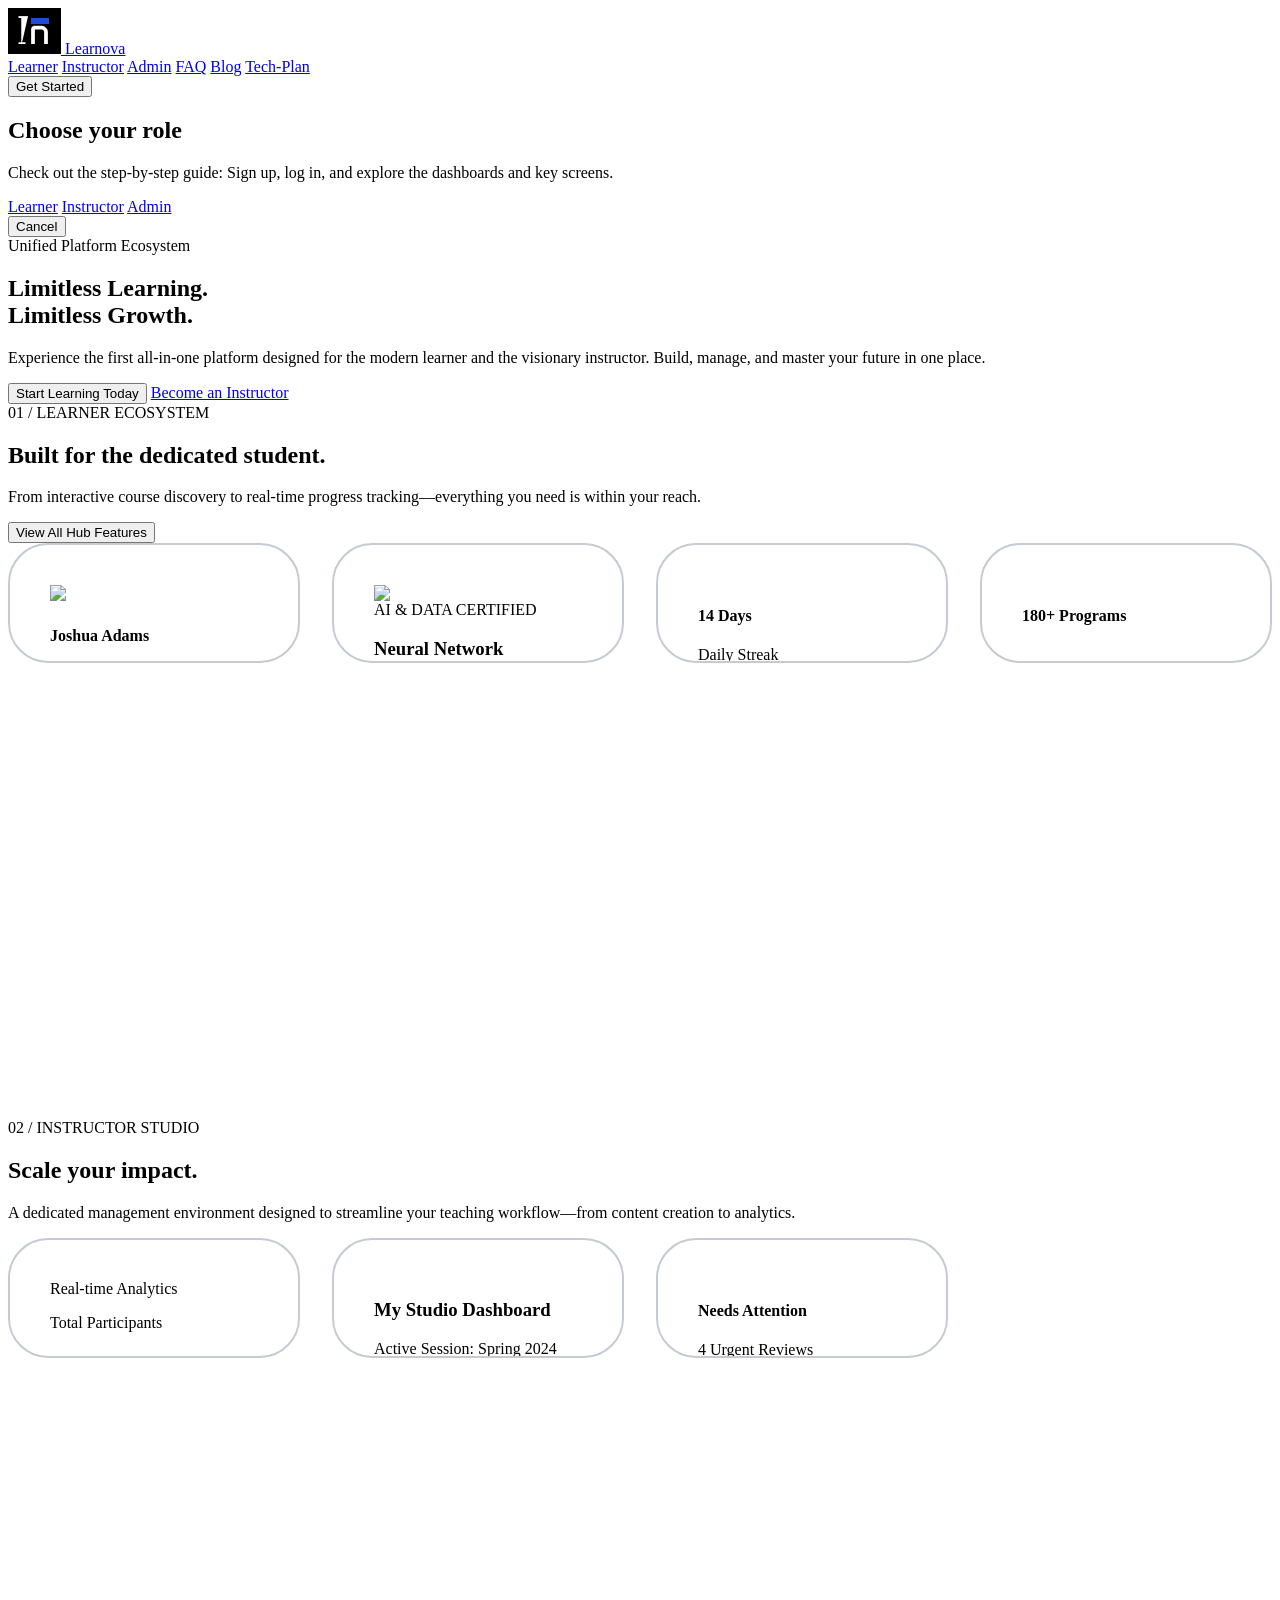
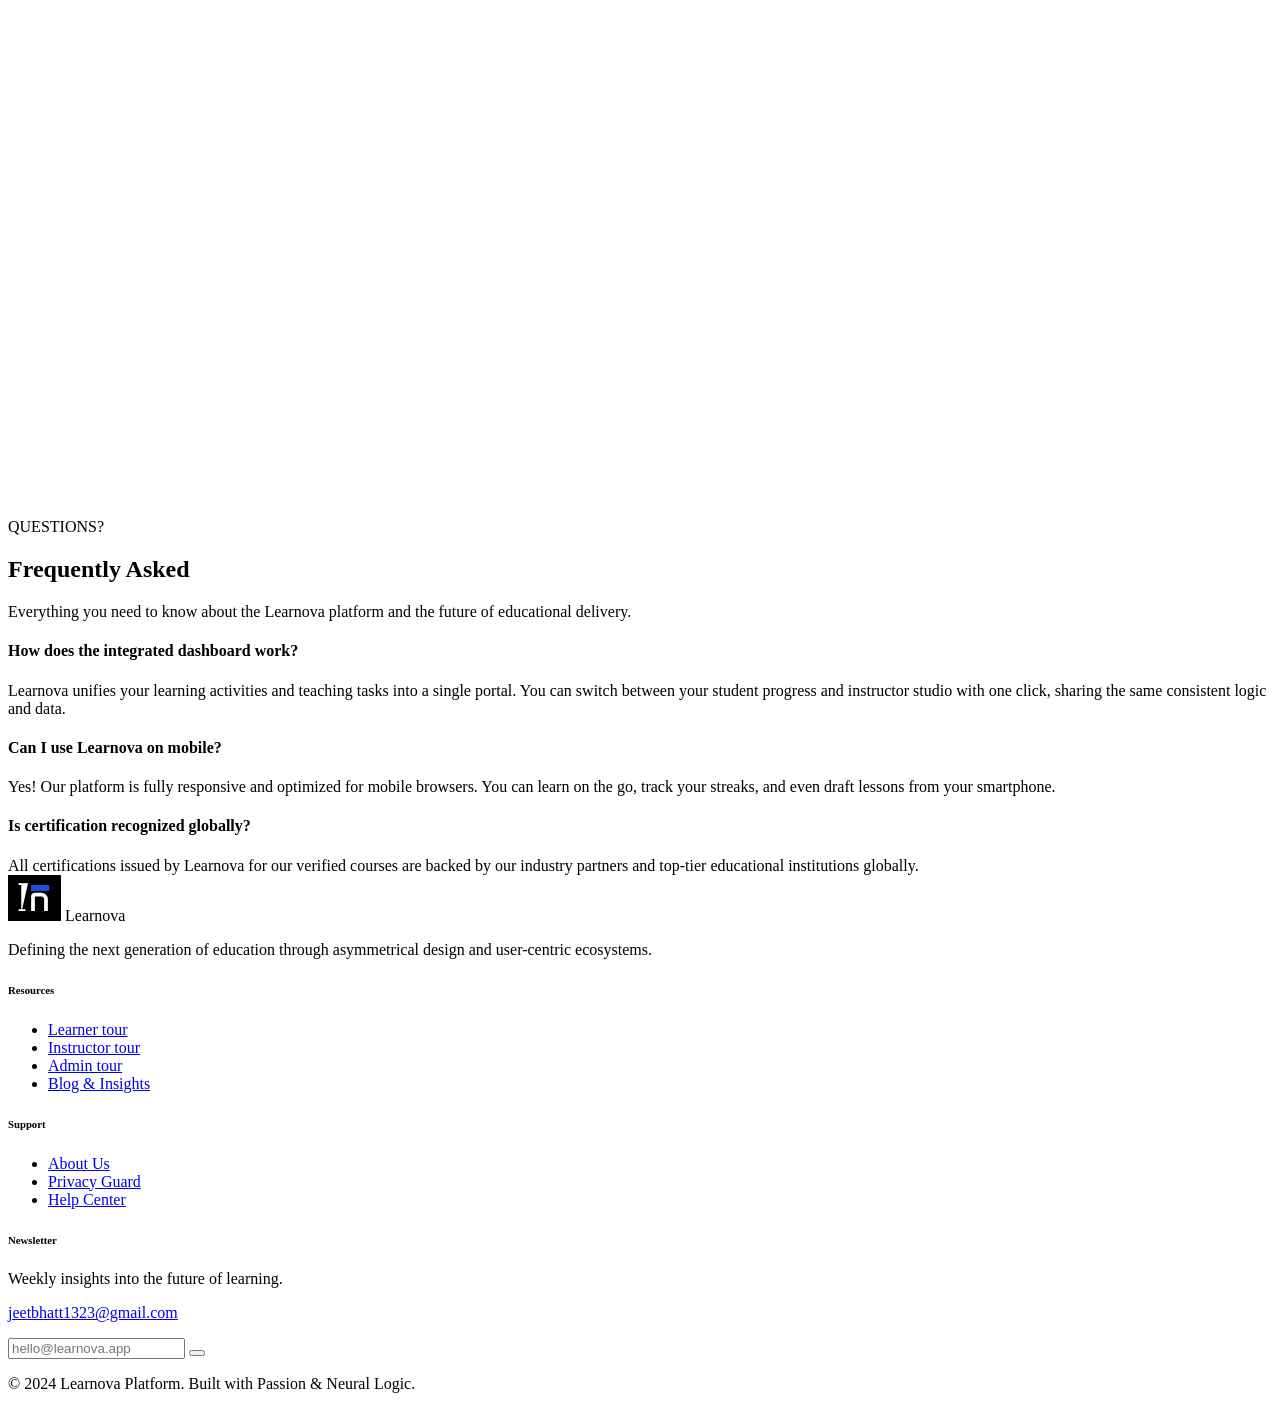
==== index.html @ db0cdd87 "first commit" ====
<!DOCTYPE html>
<html lang="en">

<head>
    <meta charset="UTF-8">
    <meta name="viewport" content="width=device-width, initial-scale=1.0">
    <link rel="icon" type="image/png" href="images/logo.png" />
    <link rel="icon" type="image/svg+xml" href="images/logo.svg" />
    <link rel="apple-touch-icon" href="images/logo.png" />
    <title>Learnova - Premium All-in-One Learning Platform</title>
    <!-- Tailwind CSS CDN -->
    <script src="https://cdn.tailwindcss.com"></script>
    <!-- Google Fonts: Source Sans Pro -->
    <link href="https://fonts.googleapis.com/css2?family=Source+Sans+Pro:wght@300;400;600;700&display=swap"
        rel="stylesheet">
    <!-- Lucide Icons CDN -->
    <script src="https://unpkg.com/lucide@latest"></script>
    <script>
        tailwind.config = {
            theme: {
                extend: {
                    colors: {
                        primary: '#1D4ED8',
                        'dark-gray': '#464749',
                        'light-gray': '#C5CAD3',
                        'secondary-red': '#EF4444',
                        'accent-orange': '#F5AA29',
                        'accent-purple': '#7632EC',
                        'accent-green': '#058E61',
                    },
                    fontFamily: {
                        sans: ['Source Sans Pro', 'sans-serif'],
                    },
                }
            }
        }
    </script>
    <style>
        @layer utilities {
            .text-balance {
                text-wrap: balance;
            }
        }

        .bento-card {
            background: #FFFFFF;
            border: 2px solid #C5CAD3;
            border-radius: 2.5rem;
            padding: 2.5rem;
            transition: all 0.5s cubic-bezier(0.4, 0, 0.2, 1);
            overflow: hidden;
            position: relative;
            display: flex;
            flex-direction: column;
        }

        .bento-card:hover {
            transform: translateY(-8px);
            box-shadow: 0 30px 60px -12px rgba(0, 0, 0, 0.1), 0 18px 36px -18px rgba(0, 0, 0, 0.1);
            border-color: #1D4ED8;
        }

        .bento-grid {
            display: grid;
            grid-template-columns: repeat(4, 1fr);
            grid-template-rows: repeat(6, 120px);
            gap: 2rem;
            align-content: start;
        }

        /* Learner hub only needs 4 row tracks; 6 rows left two empty bands below the cards */
        .bento-grid--learner {
            grid-template-rows: repeat(4, 120px);
        }

        @media (max-width: 1024px) {
            .bento-grid {
                grid-template-columns: repeat(2, 1fr);
                grid-template-rows: auto;
                height: auto !important;
            }

            .bento-grid--learner {
                grid-template-rows: auto;
            }
        }

        @media (max-width: 640px) {
            .bento-grid {
                grid-template-columns: 1fr;
            }
        }

        /* Global Hover-Only Scrollbar */
        * {
            scrollbar-width: thin;
            scrollbar-color: transparent transparent;
            transition: scrollbar-color 0.3s ease;
        }

        *:hover {
            scrollbar-color: #464749 transparent;
        }

        /* Webkit Browsers */
        ::-webkit-scrollbar {
            width: 8px;
        }

        ::-webkit-scrollbar-track {
            background: transparent;
        }

        ::-webkit-scrollbar-thumb {
            background: transparent;
            border-radius: 20px;
            transition: background 0.3s ease;
        }

        *:hover::-webkit-scrollbar-thumb {
            background: #464749;
        }

        .hero-gradient {
            background: radial-gradient(circle at 0% 0%, #1D4ED8 0%, #FFFFFF 100%);
            opacity: 0.05;
        }

        /* Custom Lesson Type Card Styling */
        .lesson-type-card {
            background: #F8FAFC;
            border: 2px solid #E2E8F0;
            border-radius: 1.25rem;
            padding: 1.5rem;
            text-align: center;
            transition: all 0.3s ease;
            cursor: pointer;
            position: relative;
        }

        .lesson-type-card.active {
            background: #EFF6FF;
            border-color: #1D4ED8;
        }

        .lesson-type-card .check-icon {
            position: absolute;
            top: 0.75rem;
            right: 0.75rem;
            background: #1D4ED8;
            color: white;
            border-radius: 9999px;
            padding: 0.2rem;
            display: none;
        }

        .lesson-type-card.active .check-icon {
            display: block;
        }
    </style>
</head>

<body class="bg-white text-dark-gray font-sans selection:bg-primary/10 overflow-x-hidden">

    <!-- Navbar -->
    <nav
        class="sticky top-0 z-50 bg-white/90 backdrop-blur-xl border-b border-light-gray min-h-20 flex items-center px-4 sm:px-8 lg:px-12 py-2">
        <div class="max-w-7xl mx-auto w-full flex flex-wrap items-center justify-between gap-3">
            <a href="index.html" class="flex items-center gap-3 shrink-0">
                <img src="images/logo.png" alt="" class="h-10 w-auto rounded-xl shadow-lg shadow-primary/30" />
                <span class="text-2xl sm:text-3xl font-bold text-primary tracking-tighter">Learnova</span>
            </a>
            <div
                class="order-3 lg:order-none w-full lg:w-auto flex flex-wrap items-center justify-center gap-4 sm:gap-8 lg:gap-10 text-[10px] sm:text-xs font-bold uppercase tracking-widest lg:text-sm">
                <a href="tour.html?role=learner" class="text-primary hover:opacity-70 transition-all">Learner</a>
                <a href="tour.html?role=instructor" class="hover:text-primary transition-all">Instructor</a>
                <a href="tour.html?role=admin" class="hover:text-primary transition-all">Admin</a>
                <a href="#faq" class="hover:text-primary transition-all">FAQ</a>
                <a href="blog.html" class="hover:text-primary transition-all">Blog</a>
                <a href="Techplan/learnova_full_tech_plan.html" class="hover:text-primary transition-all">Tech-Plan</a>
            </div>
            <button type="button" id="btn-open-role-modal"
                class="ml-auto lg:ml-0 bg-primary text-white px-5 sm:px-8 py-2.5 sm:py-3 rounded-2xl text-sm sm:text-base font-bold shadow-2xl shadow-primary/30 hover:bg-blue-800 hover:scale-105 transition-all shrink-0">Get
                Started</button>
        </div>
    </nav>

    <!-- Role picker (opens from Get Started) -->
    <div id="role-modal" class="fixed inset-0 z-[200] hidden items-center justify-center p-4" aria-hidden="true"
        role="dialog" aria-modal="true" aria-labelledby="role-modal-title">
        <div class="absolute inset-0 bg-black/50 backdrop-blur-sm" data-close-role-modal tabindex="-1"></div>
        <div
            class="relative z-10 w-full max-w-lg rounded-3xl border-2 border-light-gray bg-white p-6 sm:p-8 shadow-2xl">
            <h2 id="role-modal-title" class="text-2xl font-bold text-dark-gray">Choose your role</h2>
            <p class="mt-2 text-sm text-gray-500">Check out the step-by-step guide: Sign up, log in, and explore the dashboards and key screens.</p>
            <div class="mt-6 grid grid-cols-1 gap-3 sm:grid-cols-3 sm:gap-4">
                <a href="tour.html?role=learner"
                    class="flex flex-col items-center justify-center rounded-2xl border-2 border-light-gray bg-gray-50/80 px-4 py-6 text-center font-bold uppercase tracking-wide text-dark-gray transition hover:border-primary hover:bg-blue-50 hover:text-primary">
                    Learner</a>
                <a href="tour.html?role=instructor"
                    class="flex flex-col items-center justify-center rounded-2xl border-2 border-light-gray bg-gray-50/80 px-4 py-6 text-center font-bold uppercase tracking-wide text-dark-gray transition hover:border-primary hover:bg-blue-50 hover:text-primary">
                    Instructor</a>
                <a href="tour.html?role=admin"
                    class="flex flex-col items-center justify-center rounded-2xl border-2 border-light-gray bg-gray-50/80 px-4 py-6 text-center font-bold uppercase tracking-wide text-dark-gray transition hover:border-primary hover:bg-blue-50 hover:text-primary">
                    Admin</a>
            </div>
            <button type="button" data-close-role-modal
                class="mt-6 w-full rounded-xl border-2 border-light-gray py-3 text-sm font-bold text-dark-gray hover:bg-gray-50 transition-colors">
                Cancel
            </button>
        </div>
    </div>

    <!-- Hero Section -->
    <section class="relative pt-24 pb-32 px-6 sm:px-12 overflow-hidden bg-white">
        <div class="absolute inset-0 hero-gradient"></div>
        <div class="max-w-7xl mx-auto relative z-10 text-center">
            <div
                class="inline-flex items-center gap-2 bg-blue-50 border border-blue-100 px-4 py-2 rounded-full mb-8 animate-bounce">
                <span class="w-2 h-2 bg-primary rounded-full"></span>
                <span class="text-xs font-bold text-primary uppercase tracking-widest">Unified Platform Ecosystem</span>
            </div>
            <h1 class="text-7xl lg:text-9xl font-bold tracking-tighter mb-10 leading-[0.9] text-dark-gray">
                Limitless <span class="text-primary">Learning.</span> <br>
                Limitless <span class="text-accent-orange">Growth.</span>
            </h1>
            <p class="text-2xl text-gray-400 max-w-3xl mx-auto mb-16 font-medium leading-relaxed">
                Experience the first all-in-one platform designed for the modern learner and the visionary instructor.
                Build, manage, and master your future in one place.
            </p>
            <div class="flex flex-col sm:flex-row justify-center gap-6">
                <button type="button" id="hero-open-role-modal"
                    class="bg-primary text-white px-12 py-5 rounded-3xl text-xl font-bold shadow-2xl shadow-primary/20 hover:bg-blue-800 hover:-translate-y-1 transition-all flex items-center justify-center gap-3">
                    Start Learning Today <i data-lucide="arrow-right" class="w-6 h-6"></i>
                </button>
                <a href="tour.html?role=instructor"
                    class="bg-white border-2 border-light-gray text-dark-gray px-12 py-5 rounded-3xl text-xl font-bold hover:border-primary hover:text-primary transition-all text-center">
                    Become an Instructor
                </a>
            </div>
        </div>
    </section>

    <!-- Section 1: Learner Hub -->
    <section id="learner" class="pt-24 pb-[74px] sm:pb-[42px] bg-gray-50/50 px-6 sm:px-12 border-t border-light-gray">
        <div class="max-w-7xl mx-auto">
            <div class="flex flex-col md:flex-row justify-between items-end mb-12 gap-8">
                <div class="max-w-2xl">
                    <span class="text-xs font-bold text-accent-purple uppercase tracking-[0.3em] mb-4 block">01 /
                        LEARNER ECOSYSTEM</span>
                    <h2 class="text-6xl font-bold tracking-tight mb-6">Built for the dedicated student.</h2>
                    <p class="text-xl text-gray-400 font-medium">From interactive course discovery to real-time progress
                        tracking—everything you need is within your reach.</p>
                </div>
                <button
                    class="text-primary font-bold flex items-center gap-2 text-lg hover:underline transition-all">View
                    All Hub Features <i data-lucide="chevron-right" class="w-5 h-5"></i></button>
            </div>

            <div class="bento-grid bento-grid--learner h-auto">
                <!-- Profile Card -->
                <div class="bento-card col-span-2 lg:col-span-1 lg:row-span-4 bg-white">
                    <div class="flex flex-col items-center text-center mb-10 pt-4">
                        <div class="w-24 h-24 rounded-3xl border-4 border-primary shadow-2xl overflow-hidden mb-6">
                            <img src="https://i.pravatar.cc/150?u=learnova_josh" class="w-full h-full object-cover">
                        </div>
                        <h4 class="text-2xl font-bold mb-1">Joshua Adams</h4>
                        <p class="text-xs font-bold text-gray-400 uppercase tracking-widest">Master of Python</p>
                    </div>
                    <div class="space-y-8 flex-1">
                        <div>
                            <div class="flex justify-between items-center mb-4">
                                <p class="text-xs font-bold text-gray-400 uppercase tracking-widest">Rank Progression
                                </p>
                                <span
                                    class="bg-accent-orange/10 text-accent-orange text-[10px] font-bold px-2 py-1 rounded-full border border-accent-orange/20 uppercase tracking-widest">LVL
                                    42</span>
                            </div>
                            <div
                                class="h-4 bg-gray-100 rounded-full overflow-hidden border border-gray-100 shadow-inner">
                                <div
                                    class="h-full bg-primary w-[72%] shadow-lg shadow-primary/50 relative overflow-hidden">
                                    <div
                                        class="absolute inset-0 bg-gradient-to-r from-transparent via-white/20 to-transparent animate-[shimmer_2s_infinite]">
                                    </div>
                                </div>
                            </div>
                        </div>
                        <div class="grid grid-cols-3 gap-4">
                            <div
                                class="aspect-square bg-gray-50 rounded-2xl flex items-center justify-center border border-gray-100 group hover:border-accent-purple transition-all">
                                <i data-lucide="zap" class="w-8 h-8 text-accent-purple"></i>
                            </div>
                            <div
                                class="aspect-square bg-gray-50 rounded-2xl flex items-center justify-center border border-gray-100 group hover:border-accent-orange transition-all">
                                <i data-lucide="medal" class="w-8 h-8 text-accent-orange"></i>
                            </div>
                            <div
                                class="aspect-square bg-gray-50 rounded-2xl flex items-center justify-center border border-gray-100 group hover:border-accent-green transition-all">
                                <i data-lucide="shield" class="w-8 h-8 text-accent-green"></i>
                            </div>
                        </div>
                    </div>
                </div>

                <!-- Featured Course Card -->
                <div
                    class="bento-card col-span-2 lg:col-span-2 lg:row-span-4 p-0 group overflow-hidden border-2 border-light-gray bg-white rounded-[2.5rem] shadow-xl">
                    <img src="https://images.unsplash.com/photo-1498050108023-c5249f4df085?w=1200"
                        class="w-full h-1/2 object-cover group-hover:scale-110 transition-all duration-1000">
                    <div class="p-10 pb-12 flex flex-col justify-between flex-1">
                        <div>
                            <div class="flex gap-2 mb-6">
                                <span
                                    class="bg-blue-50 text-primary text-[10px] font-bold px-4 py-2 rounded-full border border-blue-100 uppercase tracking-widest">AI
                                    & DATA</span>
                                <span
                                    class="bg-green-50 text-accent-green text-[10px] font-bold px-4 py-2 rounded-full border border-green-100 uppercase tracking-widest">CERTIFIED</span>
                            </div>
                            <h3 class="text-4xl font-bold mb-4 tracking-tight group-hover:text-primary transition-all">
                                Neural Network Architectures 2024</h3>
                            <p class="text-lg text-gray-500 font-medium leading-relaxed">Learn to build complex deep
                                learning models using PyTorch and TensorFlow from scratch with industry mentors. Explore
                                15+ dedicated programs on the my courses section</p>
                        </div>
                    </div>
                </div>

                <!-- Streak Card -->
                <div
                    class="bento-card col-span-2 lg:col-span-1 lg:row-span-2 bg-accent-orange text-white border-none flex items-center justify-between group">
                    <div>
                        <h4 class="text-4xl font-bold mb-1">14 Days</h4>
                        <p class="text-xs font-bold uppercase tracking-widest opacity-70">Daily Streak</p>
                    </div>
                    <i data-lucide="flame"
                        class="w-16 h-16 opacity-30 group-hover:rotate-12 group-hover:scale-110 transition-all"></i>
                </div>

                <!-- Library Growth -->
                <div
                    class="bento-card col-span-2 lg:col-span-1 lg:row-span-2 bg-dark-gray text-white border-none flex flex-col justify-center">
                    <h4 class="text-2xl font-bold mb-4">180+ Programs</h4>
                    <p class="text-sm opacity-60 font-medium mb-6">Curated paths from practitioners—updated as tools evolve.</p>
                    <button type="button" data-learnova="courses"
                        class="w-fit text-xs font-bold uppercase tracking-widest py-2 px-4 bg-white/10 rounded-xl hover:bg-white/20 transition-all">Browse
                        All</button>
                </div>
            </div>
        </div>
    </section>

    <!-- Section 2: Instructor Studio -->
    <section id="instructor" class="mt-0 pt-8 sm:pt-10 pb-20 sm:pb-24 bg-white px-6 sm:px-12 border-t border-light-gray">
        <div class="max-w-7xl mx-auto">
            <div class="flex flex-col md:flex-row justify-between items-end mb-12 gap-8">
                <div class="max-w-2xl">
                    <span class="text-xs font-bold text-accent-orange uppercase tracking-[0.3em] mb-4 block">02 /
                        INSTRUCTOR STUDIO</span>
                    <h2 class="text-6xl font-bold tracking-tight mb-6 text-dark-gray">Scale your impact.</h2>
                    <p class="text-xl text-gray-400 font-medium">A dedicated management environment designed to
                        streamline your teaching workflow—from content creation to analytics.</p>
                </div>
            </div>

            <div class="bento-grid h-auto lg:h-[950px]">

                <!-- Reporting Snapshot -->
                <div class="bento-card col-span-2 lg:col-span-1 lg:row-span-4 bg-gray-50 border-accent-purple/30">
                    <span class="text-xs font-bold text-accent-purple uppercase tracking-[0.2em] mb-6 block">Real-time
                        Analytics</span>
                    <div class="space-y-10">
                        <div>
                            <p class="text-sm font-bold text-gray-400 mb-2">Total Participants</p>
                            <h4 class="text-5xl font-bold text-dark-gray tracking-tighter">3,240</h4>
                            <p class="text-xs font-bold text-accent-green mt-2 flex items-center gap-1">
                                <i data-lucide="trending-up" class="w-3 h-3"></i> +12% this month
                            </p>
                        </div>
                        <div class="grid grid-cols-2 gap-4">
                            <div class="p-4 bg-white rounded-2xl border border-gray-100 shadow-sm">
                                <p class="text-[10px] font-bold text-gray-400 uppercase mb-1">Completion</p>
                                <p class="text-lg font-bold">68%</p>
                            </div>
                            <div class="p-4 bg-white rounded-2xl border border-gray-100 shadow-sm">
                                <p class="text-[10px] font-bold text-gray-400 uppercase mb-1">Reviews</p>
                                <p class="text-lg font-bold">4.8/5</p>
                            </div>
                        </div>
                        <div
                            class="h-32 bg-white rounded-2xl border border-gray-100 shadow-inner flex items-end justify-between p-4 gap-2">
                            <div class="w-full bg-accent-purple/20 rounded-lg h-[40%]"></div>
                            <div class="w-full bg-accent-purple/40 rounded-lg h-[60%]"></div>
                            <div class="w-full bg-accent-purple/60 rounded-lg h-[90%]"></div>
                            <div class="w-full bg-accent-purple/80 rounded-lg h-[70%]"></div>
                            <div class="w-full bg-accent-purple rounded-lg h-[100%]"></div>
                        </div>
                    </div>
                </div>

                <!-- Course Manager Dashboard -->
                <div
                    class="bento-card col-span-2 lg:col-span-3 lg:row-span-6 border-none bg-primary text-white p-0 overflow-hidden group">
                    <div class="p-12 border-b border-white/10 flex items-center justify-between">
                        <div>
                            <h3 class="text-4xl font-bold mb-2">My Studio Dashboard</h3>
                            <p class="text-sm opacity-60 font-bold uppercase tracking-widest leading-loose uppercase">
                                Active Session: Spring 2024</p>
                        </div>
                        <button type="button" data-learnova="admin"
                            class="bg-white text-primary px-8 py-3 rounded-2xl font-bold shadow-2xl hover:scale-105 transition-all">New
                            Course</button>
                    </div>
                    <div class="p-12 space-y-12">
                        <!-- Course Preview Container -->
                        <div class="grid grid-cols-1 md:grid-cols-2 gap-8">
                            <!-- Course 1 -->
                            <div
                                class="bg-white p-8 rounded-[2.5rem] text-dark-gray shadow-2xl relative overflow-hidden group/item">
                                <div
                                    class="bg-accent-green text-white text-[10px] font-bold px-3 py-1 rounded-full w-fit mb-6 uppercase tracking-widest">
                                    PUBLISHED</div>
                                <h4 class="text-2xl font-bold mb-2 leading-tight">Mastering Dynamic UI with Tailwind
                                </h4>
                                <p class="text-sm text-gray-400 font-medium mb-8">24 lessons · 320+ active learners ·
                                    48 reviews</p>
                                <div class="flex gap-4">
                                    <button
                                        class="flex-1 bg-primary text-white py-4 rounded-2xl font-bold hover:bg-blue-800 transition-all">Edit
                                        Draft</button>
                                    <button
                                        class="p-4 bg-gray-100 text-gray-400 rounded-2xl hover:text-primary transition-all"><i
                                            data-lucide="share" class="w-6 h-6"></i></button>
                                </div>
                            </div>
                            <!-- Launch New Module -->
                            <div
                                class="bg-white/10 border-2 border-dashed border-white/20 p-8 rounded-[2.5rem] flex flex-col items-center justify-center text-center gap-4 hover:border-white/40 transition-all group/item">
                                <div class="w-16 h-16 bg-white/10 rounded-full flex items-center justify-center">
                                    <i data-lucide="plus" class="w-8 h-8 group-hover/item:rotate-90 transition-all"></i>
                                </div>
                                <h4 class="text-2xl font-bold">Launch New Module</h4>
                                <p class="text-sm opacity-50 max-w-[200px]">Start drafting your next industry-leading
                                    curriculum.</p>
                            </div>
                        </div>

                        <!-- Lesson Type Integration (Per User Screenshot) -->
                        <div class="pt-8">
                            <p class="text-xs font-bold uppercase tracking-[0.2em] mb-6 opacity-60">ADD CONTENT BY
                                LESSON TYPE</p>
                            <div class="grid grid-cols-1 md:grid-cols-3 gap-6">
                                <div class="lesson-type-card active text-dark-gray">
                                    <i data-lucide="check-circle-2" class="check-icon w-5 h-5"></i>
                                    <div
                                        class="w-12 h-12 bg-primary rounded-full flex items-center justify-center text-white mx-auto mb-4">
                                        <i data-lucide="play" class="w-6 h-6 fill-current"></i>
                                    </div>
                                    <span class="text-lg font-bold">Video</span>
                                </div>
                                <div class="lesson-type-card text-dark-gray">
                                    <i data-lucide="check-circle-2" class="check-icon w-5 h-5"></i>
                                    <div
                                        class="w-12 h-12 bg-gray-200 rounded-full flex items-center justify-center text-gray-500 mx-auto mb-4">
                                        <i data-lucide="file-text" class="w-6 h-6"></i>
                                    </div>
                                    <span class="text-lg font-bold">Document</span>
                                </div>
                                <div class="lesson-type-card text-dark-gray">
                                    <i data-lucide="check-circle-2" class="check-icon w-5 h-5"></i>
                                    <div
                                        class="w-12 h-12 bg-gray-200 rounded-full flex items-center justify-center text-gray-500 mx-auto mb-4">
                                        <i data-lucide="image" class="w-6 h-6"></i>
                                    </div>
                                    <span class="text-lg font-bold">Image</span>
                                </div>
                            </div>
                        </div>
                    </div>
                </div>

                <!-- Admin Action Card -->
                <div
                    class="bento-card col-span-2 lg:col-span-1 lg:row-span-2 bg-secondary-red text-white border-none flex-row items-center justify-between">
                    <div class="max-w-[150px]">
                        <h4 class="text-2xl font-bold mb-1">Needs Attention</h4>
                        <p class="text-[10px] font-bold uppercase tracking-widest opacity-70">4 Urgent Reviews</p>
                    </div>
                    <div class="w-14 h-14 bg-white/20 rounded-2xl flex items-center justify-center animate-pulse">
                        <i data-lucide="alert-octagon" class="w-8 h-8"></i>
                    </div>
                </div>

            </div>
        </div>
    </section>

    <!-- FAQ Section -->
    <section id="faq" class="py-24 bg-gray-50/50 px-6 sm:px-12 border-t border-light-gray">
        <div class="max-w-4xl mx-auto">
            <div class="text-center mb-16">
                <span class="text-xs font-bold text-primary uppercase tracking-[0.3em] mb-4 block">QUESTIONS?</span>
                <h2 class="text-6xl font-bold tracking-tight mb-8">Frequently Asked</h2>
                <p class="text-xl text-gray-400 font-medium">Everything you need to know about the Learnova platform and
                    the future of educational delivery.</p>
            </div>
            <div class="space-y-6">
                <div
                    class="bg-white p-8 rounded-3xl border-2 border-light-gray hover:border-primary transition-all cursor-pointer group">
                    <div class="flex justify-between items-center">
                        <h4 class="text-xl font-bold group-hover:text-primary transition-colors">How does the integrated
                            dashboard work?</h4>
                        <i data-lucide="plus"
                            class="w-6 h-6 text-gray-300 group-hover:text-primary transition-all group-hover:rotate-90"></i>
                    </div>
                    <div
                        class="mt-6 text-lg text-gray-400 font-medium leading-relaxed hidden group-hover:block animate-in fade-in slide-in-from-top-4">
                        Learnova unifies your learning activities and teaching tasks into a single portal. You can
                        switch between your student progress and instructor studio with one click, sharing the same
                        consistent logic and data.
                    </div>
                </div>
                <div
                    class="bg-white p-8 rounded-3xl border-2 border-light-gray hover:border-primary transition-all cursor-pointer group">
                    <div class="flex justify-between items-center">
                        <h4 class="text-xl font-bold group-hover:text-primary transition-colors">Can I use Learnova on
                            mobile?</h4>
                        <i data-lucide="plus"
                            class="w-6 h-6 text-gray-300 group-hover:text-primary transition-all group-hover:rotate-90"></i>
                    </div>
                    <div
                        class="mt-6 text-lg text-gray-400 font-medium leading-relaxed hidden group-hover:block animate-in fade-in slide-in-from-top-4">
                        Yes! Our platform is fully responsive and optimized for mobile browsers. You can learn on the
                        go, track your streaks, and even draft lessons from your smartphone.
                    </div>
                </div>
                <div
                    class="bg-white p-8 rounded-3xl border-2 border-light-gray hover:border-primary transition-all cursor-pointer group">
                    <div class="flex justify-between items-center">
                        <h4 class="text-xl font-bold group-hover:text-primary transition-colors">Is certification
                            recognized globally?</h4>
                        <i data-lucide="plus"
                            class="w-6 h-6 text-gray-300 group-hover:text-primary transition-all group-hover:rotate-90"></i>
                    </div>
                    <div
                        class="mt-6 text-lg text-gray-400 font-medium leading-relaxed hidden group-hover:block animate-in fade-in slide-in-from-top-4">
                        All certifications issued by Learnova for our verified courses are backed by our industry
                        partners and top-tier educational institutions globally.
                    </div>
                </div>
            </div>
        </div>
    </section>

    <!-- Footer -->
    <footer class="bg-dark-gray text-white pt-24 pb-12 px-6 sm:px-12">
        <div class="max-w-7xl mx-auto">
            <div class="grid grid-cols-1 md:grid-cols-4 gap-16 mb-24">
                <div class="col-span-1 md:col-span-1">
                    <div class="flex items-center gap-3 mb-10">
                        <img src="images/logo.png" alt="" class="h-10 w-auto rounded-xl" />
                        <span class="text-3xl font-bold tracking-tighter">Learnova</span>
                    </div>
                    <p class="text-gray-400 text-lg leading-relaxed">Defining the next generation of education through
                        asymmetrical design and user-centric ecosystems.</p>
                </div>
                <div>
                    <h6 class="text-xs font-bold uppercase tracking-[0.3em] text-gray-500 mb-10">Resources</h6>
                    <ul class="space-y-6 text-lg font-medium text-gray-400">
                        <li><a href="tour.html?role=learner" class="hover:text-white transition-all">Learner tour</a></li>
                        <li><a href="tour.html?role=instructor" class="hover:text-white transition-all">Instructor tour</a></li>
                        <li><a href="tour.html?role=admin" class="hover:text-white transition-all">Admin tour</a></li>
                        <li><a href="blog.html" class="hover:text-white transition-all">Blog & Insights</a></li>
                    </ul>
                </div>
                <div>
                    <h6 class="text-xs font-bold uppercase tracking-[0.3em] text-gray-500 mb-10">Support</h6>
                    <ul class="space-y-6 text-lg font-medium text-gray-400">
                        <li><a href="about.html" class="hover:text-white transition-all">About Us</a></li>
                        <li><a href="privacy.html" class="hover:text-white transition-all">Privacy Guard</a></li>
                        <li><a href="#faq" class="hover:text-white transition-all">Help Center</a></li>
                    </ul>
                </div>
                <div>
                    <h6 class="text-xs font-bold uppercase tracking-[0.3em] text-gray-500 mb-10">Newsletter</h6>
                    <p class="text-gray-400 mb-3 font-medium">Weekly insights into the future of learning.</p>
                    <p class="mb-6">
                        <a href="mailto:jeetbhatt1323@gmail.com"
                            class="text-gray-300 font-medium hover:text-white transition-all">jeetbhatt1323@gmail.com</a>
                    </p>
                    <div class="relative">
                        <input type="email" placeholder="hello@learnova.app"
                            class="w-full bg-white/5 border-2 border-white/10 rounded-2xl px-6 py-4 text-white focus:outline-none focus:border-primary transition-all">
                        <button class="absolute right-2 top-2 p-2 bg-primary rounded-xl text-white">
                            <i data-lucide="send" class="w-6 h-6"></i>
                        </button>
                    </div>
                </div>
            </div>
            <div
                class="border-t border-white/5 pt-12 flex flex-col md:flex-row justify-between items-center gap-8 text-sm">
                <p class="text-gray-500 font-medium">© 2024 Learnova Platform. Built with Passion & Neural Logic.</p>
                <div class="flex gap-6">
                    <a href="#" class="text-gray-500 hover:text-white transition-all"><i data-lucide="twitter"
                            class="w-5 h-5"></i></a>
                    <a href="#" class="text-gray-500 hover:text-white transition-all"><i data-lucide="instagram"
                            class="w-5 h-5"></i></a>
                    <a href="#" class="text-gray-500 hover:text-white transition-all"><i data-lucide="github"
                            class="w-5 h-5"></i></a>
                </div>
            </div>
        </div>
    </footer>

    <script src="js/app-links.js"></script>
    <script>
        lucide.createIcons();

        (function () {
            var modal = document.getElementById('role-modal');
            function openModal() {
                if (!modal) return;
                modal.classList.remove('hidden');
                modal.classList.add('flex');
                modal.setAttribute('aria-hidden', 'false');
                document.body.style.overflow = 'hidden';
            }
            function closeModal() {
                if (!modal) return;
                modal.classList.add('hidden');
                modal.classList.remove('flex');
                modal.setAttribute('aria-hidden', 'true');
                document.body.style.overflow = '';
            }
            var openBtn = document.getElementById('btn-open-role-modal');
            var heroBtn = document.getElementById('hero-open-role-modal');
            if (openBtn) openBtn.addEventListener('click', openModal);
            if (heroBtn) heroBtn.addEventListener('click', openModal);
            document.querySelectorAll('[data-close-role-modal]').forEach(function (el) {
                el.addEventListener('click', closeModal);
            });
            document.addEventListener('keydown', function (e) {
                if (e.key === 'Escape' && modal && !modal.classList.contains('hidden')) closeModal();
            });
        })();

        // Simple toggle logic for Lesson Type cards
        document.querySelectorAll('.lesson-type-card').forEach(card => {
            card.addEventListener('click', () => {
                document.querySelectorAll('.lesson-type-card').forEach(c => c.classList.remove('active'));
                card.classList.add('active');
            });
        });

        // Smooth scroll for internal anchors (fixes file:// security issues)
        document.querySelectorAll('a[href^="#"]').forEach(anchor => {
            anchor.addEventListener('click', function (e) {
                e.preventDefault();
                const targetId = this.getAttribute('href');
                if (targetId === '#') return;
                const targetElement = document.querySelector(targetId);
                if (targetElement) {
                    targetElement.scrollIntoView({
                        behavior: 'smooth'
                    });
                }
            });
        });
    </script>
</body>

</html>
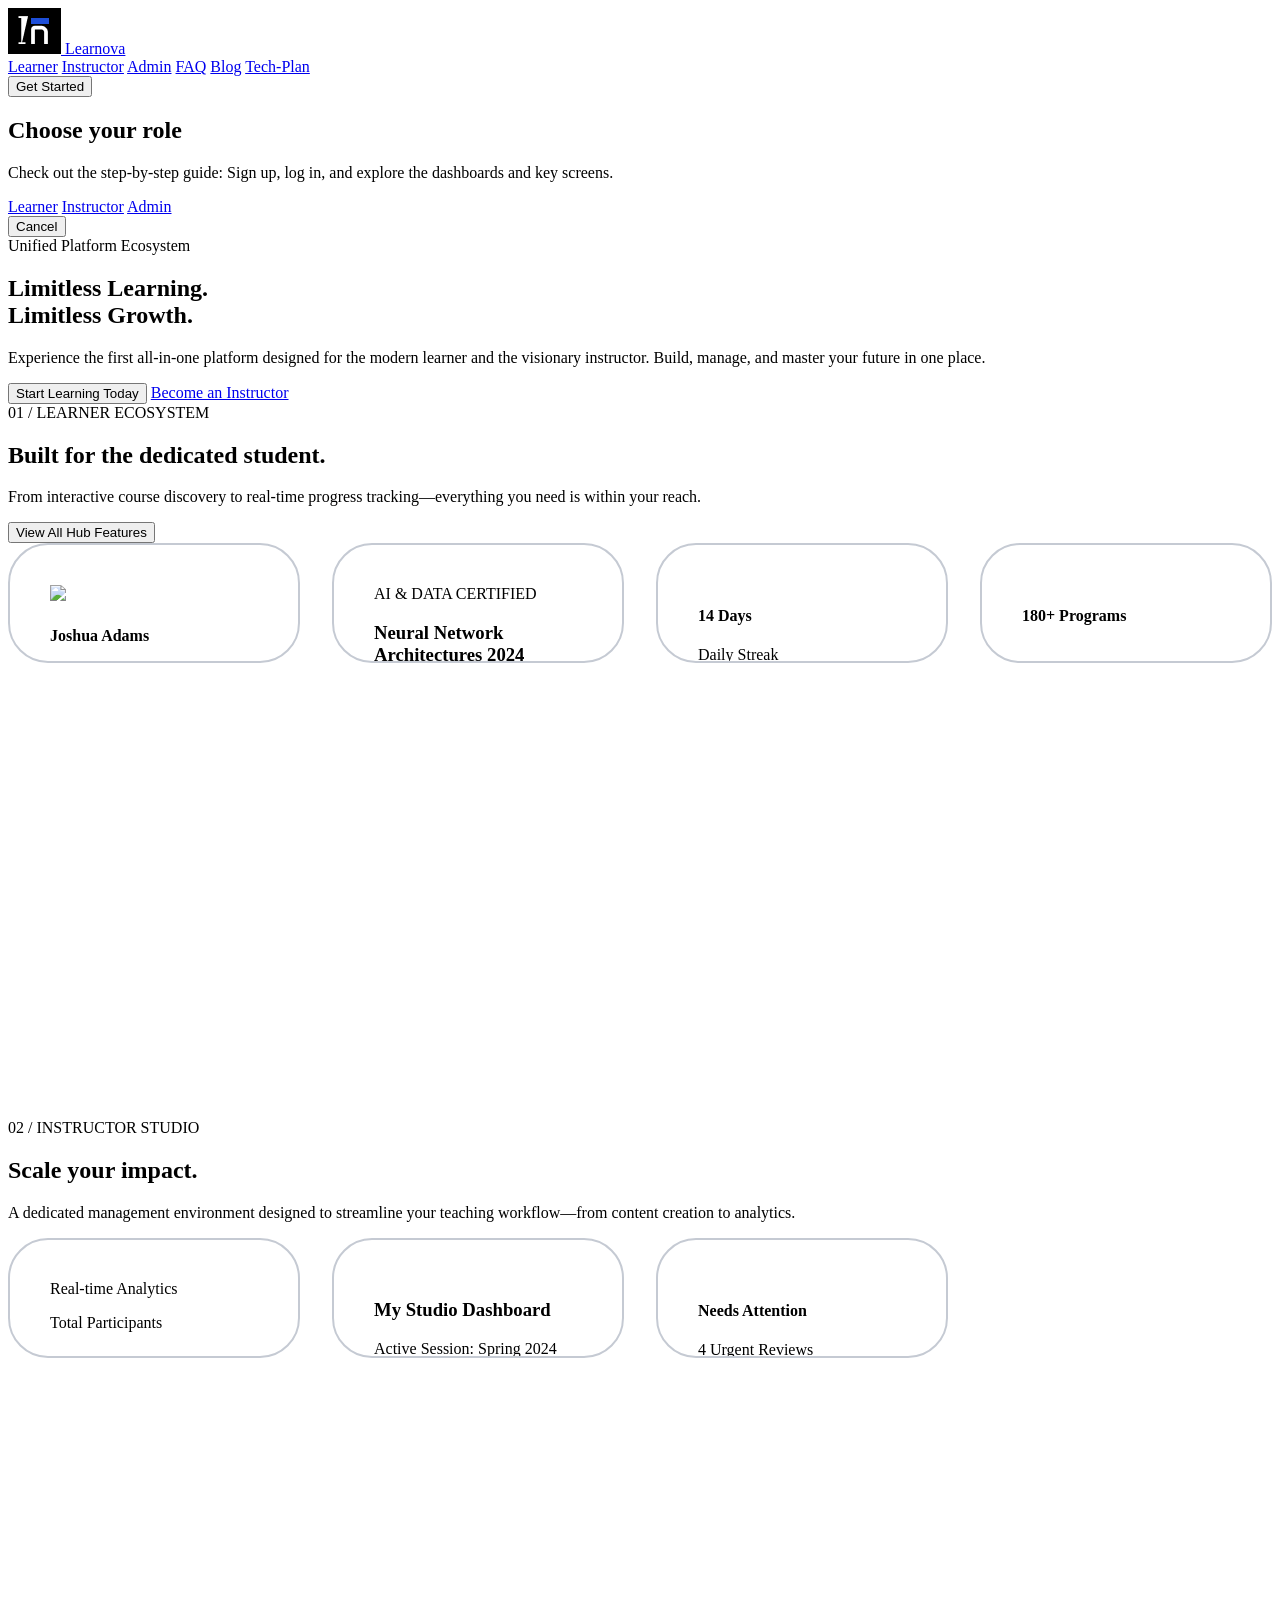
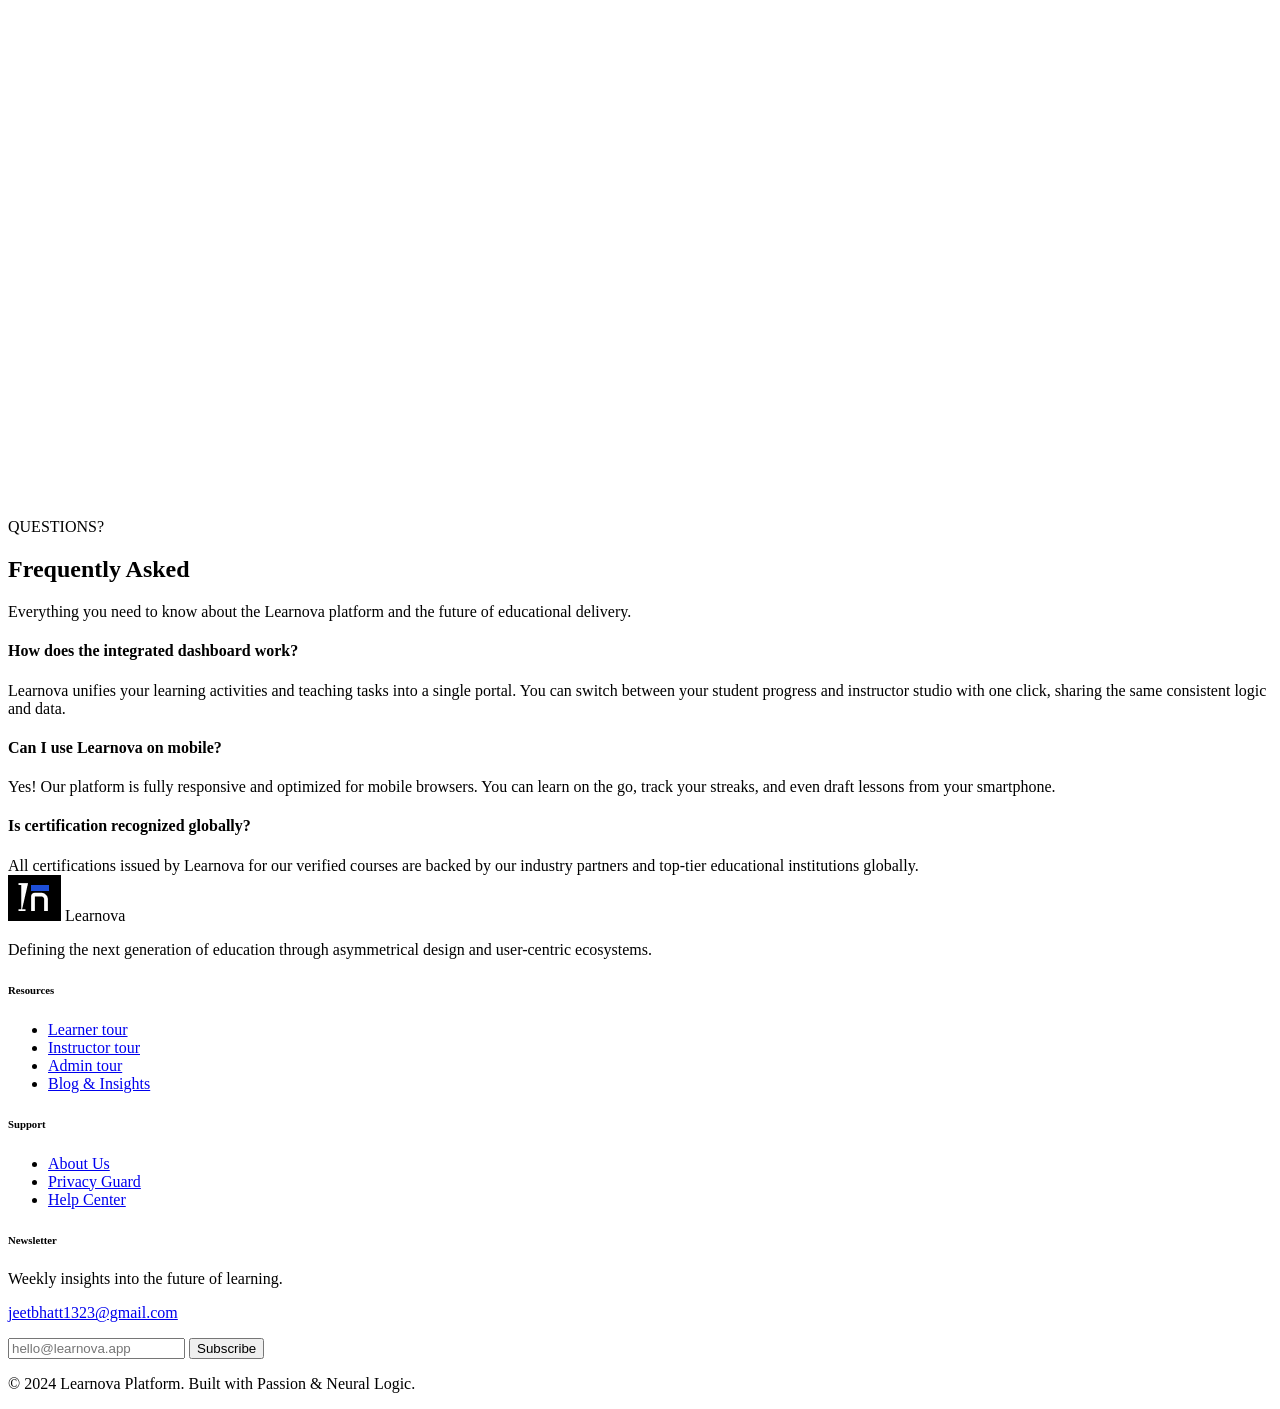
==== commit 483de9f4: "28/3: Responsive changes" ====
--- a/index.html
+++ b/index.html
@@ -8,6 +8,7 @@
     <link rel="icon" type="image/svg+xml" href="images/logo.svg" />
     <link rel="apple-touch-icon" href="images/logo.png" />
     <title>Learnova - Premium All-in-One Learning Platform</title>
+    <link rel="stylesheet" href="css/site-responsive.css" />
     <!-- Tailwind CSS CDN -->
     <script src="https://cdn.tailwindcss.com"></script>
     <!-- Google Fonts: Source Sans Pro -->
@@ -157,6 +158,13 @@
         .lesson-type-card.active .check-icon {
             display: block;
         }
+
+        @media (max-width: 639px) {
+            .bento-grid > .bento-card:not(.p-0) {
+                padding: 1.25rem;
+                border-radius: 1.5rem;
+            }
+        }
     </style>
 </head>
 
@@ -180,7 +188,7 @@
                 <a href="Techplan/learnova_full_tech_plan.html" class="hover:text-primary transition-all">Tech-Plan</a>
             </div>
             <button type="button" id="btn-open-role-modal"
-                class="ml-auto lg:ml-0 bg-primary text-white px-5 sm:px-8 py-2.5 sm:py-3 rounded-2xl text-sm sm:text-base font-bold shadow-2xl shadow-primary/30 hover:bg-blue-800 hover:scale-105 transition-all shrink-0">Get
+                class="ml-auto lg:ml-0 bg-primary text-white px-5 sm:px-8 py-2.5 sm:py-3 rounded-2xl text-sm sm:text-base font-bold shadow-2xl shadow-primary/30 hover:bg-blue-800 hover:scale-105 transition-all shrink-0 min-h-[44px]">Get
                 Started</button>
         </div>
     </nav>
@@ -190,7 +198,7 @@
         role="dialog" aria-modal="true" aria-labelledby="role-modal-title">
         <div class="absolute inset-0 bg-black/50 backdrop-blur-sm" data-close-role-modal tabindex="-1"></div>
         <div
-            class="relative z-10 w-full max-w-lg rounded-3xl border-2 border-light-gray bg-white p-6 sm:p-8 shadow-2xl">
+            class="relative z-10 w-full max-w-lg max-h-[90vh] overflow-y-auto rounded-3xl border-2 border-light-gray bg-white p-6 sm:p-8 shadow-2xl">
             <h2 id="role-modal-title" class="text-2xl font-bold text-dark-gray">Choose your role</h2>
             <p class="mt-2 text-sm text-gray-500">Check out the step-by-step guide: Sign up, log in, and explore the dashboards and key screens.</p>
             <div class="mt-6 grid grid-cols-1 gap-3 sm:grid-cols-3 sm:gap-4">
@@ -212,29 +220,29 @@
     </div>
 
     <!-- Hero Section -->
-    <section class="relative pt-24 pb-32 px-6 sm:px-12 overflow-hidden bg-white">
+    <section class="relative pt-16 pb-20 sm:pt-24 sm:pb-32 px-4 sm:px-6 lg:px-12 overflow-hidden bg-white">
         <div class="absolute inset-0 hero-gradient"></div>
-        <div class="max-w-7xl mx-auto relative z-10 text-center">
+        <div class="max-w-7xl mx-auto relative z-10 text-center px-1">
             <div
-                class="inline-flex items-center gap-2 bg-blue-50 border border-blue-100 px-4 py-2 rounded-full mb-8 animate-bounce">
-                <span class="w-2 h-2 bg-primary rounded-full"></span>
-                <span class="text-xs font-bold text-primary uppercase tracking-widest">Unified Platform Ecosystem</span>
-            </div>
-            <h1 class="text-7xl lg:text-9xl font-bold tracking-tighter mb-10 leading-[0.9] text-dark-gray">
+                class="inline-flex items-center justify-center gap-2 bg-blue-50 border border-blue-100 px-3 sm:px-4 py-2 rounded-full mb-6 sm:mb-8 animate-bounce max-w-[95%]">
+                <span class="w-2 h-2 bg-primary rounded-full shrink-0"></span>
+                <span class="text-[10px] sm:text-xs font-bold text-primary uppercase tracking-widest text-center leading-tight">Unified Platform Ecosystem</span>
+            </div>
+            <h1 class="text-4xl sm:text-6xl md:text-7xl lg:text-9xl font-bold tracking-tighter mb-8 sm:mb-10 leading-[0.95] sm:leading-[0.9] text-dark-gray px-1">
                 Limitless <span class="text-primary">Learning.</span> <br>
                 Limitless <span class="text-accent-orange">Growth.</span>
             </h1>
-            <p class="text-2xl text-gray-400 max-w-3xl mx-auto mb-16 font-medium leading-relaxed">
+            <p class="text-lg sm:text-xl lg:text-2xl text-gray-400 max-w-3xl mx-auto mb-10 sm:mb-16 font-medium leading-relaxed px-2">
                 Experience the first all-in-one platform designed for the modern learner and the visionary instructor.
                 Build, manage, and master your future in one place.
             </p>
-            <div class="flex flex-col sm:flex-row justify-center gap-6">
+            <div class="flex flex-col sm:flex-row justify-center items-stretch sm:items-center gap-4 sm:gap-6 w-full max-w-lg sm:max-w-none mx-auto">
                 <button type="button" id="hero-open-role-modal"
-                    class="bg-primary text-white px-12 py-5 rounded-3xl text-xl font-bold shadow-2xl shadow-primary/20 hover:bg-blue-800 hover:-translate-y-1 transition-all flex items-center justify-center gap-3">
-                    Start Learning Today <i data-lucide="arrow-right" class="w-6 h-6"></i>
+                    class="bg-primary text-white px-8 sm:px-12 py-4 sm:py-5 rounded-3xl text-base sm:text-lg lg:text-xl font-bold shadow-2xl shadow-primary/20 hover:bg-blue-800 hover:-translate-y-1 transition-all flex items-center justify-center gap-3 min-h-[48px] w-full sm:w-auto">
+                    Start Learning Today <i data-lucide="arrow-right" class="w-5 h-5 sm:w-6 sm:h-6 shrink-0"></i>
                 </button>
                 <a href="tour.html?role=instructor"
-                    class="bg-white border-2 border-light-gray text-dark-gray px-12 py-5 rounded-3xl text-xl font-bold hover:border-primary hover:text-primary transition-all text-center">
+                    class="bg-white border-2 border-light-gray text-dark-gray px-8 sm:px-12 py-4 sm:py-5 rounded-3xl text-base sm:text-lg lg:text-xl font-bold hover:border-primary hover:text-primary transition-all text-center min-h-[48px] flex items-center justify-center w-full sm:w-auto">
                     Become an Instructor
                 </a>
             </div>
@@ -242,19 +250,19 @@
     </section>
 
     <!-- Section 1: Learner Hub -->
-    <section id="learner" class="pt-24 pb-[74px] sm:pb-[42px] bg-gray-50/50 px-6 sm:px-12 border-t border-light-gray">
+    <section id="learner" class="pt-16 sm:pt-24 pb-[74px] sm:pb-[42px] bg-gray-50/50 px-4 sm:px-6 lg:px-12 border-t border-light-gray">
         <div class="max-w-7xl mx-auto">
-            <div class="flex flex-col md:flex-row justify-between items-end mb-12 gap-8">
-                <div class="max-w-2xl">
+            <div class="flex flex-col md:flex-row justify-between items-start md:items-end mb-10 sm:mb-12 gap-6 md:gap-8">
+                <div class="max-w-2xl w-full min-w-0">
                     <span class="text-xs font-bold text-accent-purple uppercase tracking-[0.3em] mb-4 block">01 /
                         LEARNER ECOSYSTEM</span>
-                    <h2 class="text-6xl font-bold tracking-tight mb-6">Built for the dedicated student.</h2>
-                    <p class="text-xl text-gray-400 font-medium">From interactive course discovery to real-time progress
+                    <h2 class="text-3xl sm:text-5xl lg:text-6xl font-bold tracking-tight mb-4 sm:mb-6">Built for the dedicated student.</h2>
+                    <p class="text-lg sm:text-xl text-gray-400 font-medium">From interactive course discovery to real-time progress
                         tracking—everything you need is within your reach.</p>
                 </div>
-                <button
-                    class="text-primary font-bold flex items-center gap-2 text-lg hover:underline transition-all">View
-                    All Hub Features <i data-lucide="chevron-right" class="w-5 h-5"></i></button>
+                <button type="button"
+                    class="text-primary font-bold inline-flex items-center gap-2 text-base sm:text-lg hover:underline transition-all shrink-0 py-2">View
+                    All Hub Features <i data-lucide="chevron-right" class="w-5 h-5 shrink-0"></i></button>
             </div>
 
             <div class="bento-grid bento-grid--learner h-auto">
@@ -305,21 +313,22 @@
 
                 <!-- Featured Course Card -->
                 <div
-                    class="bento-card col-span-2 lg:col-span-2 lg:row-span-4 p-0 group overflow-hidden border-2 border-light-gray bg-white rounded-[2.5rem] shadow-xl">
+                    class="bento-card col-span-2 lg:col-span-2 lg:row-span-4 p-0 group overflow-hidden border-2 border-light-gray bg-white rounded-[2.5rem] shadow-xl flex flex-col">
                     <img src="https://images.unsplash.com/photo-1498050108023-c5249f4df085?w=1200"
-                        class="w-full h-1/2 object-cover group-hover:scale-110 transition-all duration-1000">
-                    <div class="p-10 pb-12 flex flex-col justify-between flex-1">
+                        alt=""
+                        class="w-full aspect-video lg:aspect-auto lg:h-64 xl:h-72 object-cover shrink-0 group-hover:scale-110 transition-all duration-1000">
+                    <div class="p-6 sm:p-8 lg:p-10 pb-8 sm:pb-10 lg:pb-12 flex flex-col justify-between flex-1 min-w-0">
                         <div>
-                            <div class="flex gap-2 mb-6">
+                            <div class="flex flex-wrap gap-2 mb-4 sm:mb-6">
                                 <span
-                                    class="bg-blue-50 text-primary text-[10px] font-bold px-4 py-2 rounded-full border border-blue-100 uppercase tracking-widest">AI
+                                    class="bg-blue-50 text-primary text-[10px] font-bold px-3 sm:px-4 py-1.5 sm:py-2 rounded-full border border-blue-100 uppercase tracking-widest">AI
                                     & DATA</span>
                                 <span
-                                    class="bg-green-50 text-accent-green text-[10px] font-bold px-4 py-2 rounded-full border border-green-100 uppercase tracking-widest">CERTIFIED</span>
-                            </div>
-                            <h3 class="text-4xl font-bold mb-4 tracking-tight group-hover:text-primary transition-all">
+                                    class="bg-green-50 text-accent-green text-[10px] font-bold px-3 sm:px-4 py-1.5 sm:py-2 rounded-full border border-green-100 uppercase tracking-widest">CERTIFIED</span>
+                            </div>
+                            <h3 class="text-2xl sm:text-3xl lg:text-4xl font-bold mb-3 sm:mb-4 tracking-tight group-hover:text-primary transition-all">
                                 Neural Network Architectures 2024</h3>
-                            <p class="text-lg text-gray-500 font-medium leading-relaxed">Learn to build complex deep
+                            <p class="text-base sm:text-lg text-gray-500 font-medium leading-relaxed">Learn to build complex deep
                                 learning models using PyTorch and TensorFlow from scratch with industry mentors. Explore
                                 15+ dedicated programs on the my courses section</p>
                         </div>
@@ -328,9 +337,9 @@
 
                 <!-- Streak Card -->
                 <div
-                    class="bento-card col-span-2 lg:col-span-1 lg:row-span-2 bg-accent-orange text-white border-none flex items-center justify-between group">
-                    <div>
-                        <h4 class="text-4xl font-bold mb-1">14 Days</h4>
+                    class="bento-card col-span-2 lg:col-span-1 lg:row-span-2 bg-accent-orange text-white border-none flex flex-row items-center justify-between gap-4 group">
+                    <div class="min-w-0">
+                        <h4 class="text-3xl sm:text-4xl font-bold mb-1">14 Days</h4>
                         <p class="text-xs font-bold uppercase tracking-widest opacity-70">Daily Streak</p>
                     </div>
                     <i data-lucide="flame"
@@ -351,14 +360,14 @@
     </section>
 
     <!-- Section 2: Instructor Studio -->
-    <section id="instructor" class="mt-0 pt-8 sm:pt-10 pb-20 sm:pb-24 bg-white px-6 sm:px-12 border-t border-light-gray">
+    <section id="instructor" class="mt-0 pt-8 sm:pt-10 pb-16 sm:pb-24 bg-white px-4 sm:px-6 lg:px-12 border-t border-light-gray">
         <div class="max-w-7xl mx-auto">
-            <div class="flex flex-col md:flex-row justify-between items-end mb-12 gap-8">
-                <div class="max-w-2xl">
+            <div class="flex flex-col md:flex-row justify-between items-start md:items-end mb-10 sm:mb-12 gap-6 md:gap-8">
+                <div class="max-w-2xl w-full min-w-0">
                     <span class="text-xs font-bold text-accent-orange uppercase tracking-[0.3em] mb-4 block">02 /
                         INSTRUCTOR STUDIO</span>
-                    <h2 class="text-6xl font-bold tracking-tight mb-6 text-dark-gray">Scale your impact.</h2>
-                    <p class="text-xl text-gray-400 font-medium">A dedicated management environment designed to
+                    <h2 class="text-3xl sm:text-5xl lg:text-6xl font-bold tracking-tight mb-4 sm:mb-6 text-dark-gray">Scale your impact.</h2>
+                    <p class="text-lg sm:text-xl text-gray-400 font-medium">A dedicated management environment designed to
                         streamline your teaching workflow—from content creation to analytics.</p>
                 </div>
             </div>
@@ -372,7 +381,7 @@
                     <div class="space-y-10">
                         <div>
                             <p class="text-sm font-bold text-gray-400 mb-2">Total Participants</p>
-                            <h4 class="text-5xl font-bold text-dark-gray tracking-tighter">3,240</h4>
+                            <h4 class="text-4xl sm:text-5xl font-bold text-dark-gray tracking-tighter">3,240</h4>
                             <p class="text-xs font-bold text-accent-green mt-2 flex items-center gap-1">
                                 <i data-lucide="trending-up" class="w-3 h-3"></i> +12% this month
                             </p>
@@ -401,17 +410,17 @@
                 <!-- Course Manager Dashboard -->
                 <div
                     class="bento-card col-span-2 lg:col-span-3 lg:row-span-6 border-none bg-primary text-white p-0 overflow-hidden group">
-                    <div class="p-12 border-b border-white/10 flex items-center justify-between">
-                        <div>
-                            <h3 class="text-4xl font-bold mb-2">My Studio Dashboard</h3>
-                            <p class="text-sm opacity-60 font-bold uppercase tracking-widest leading-loose uppercase">
+                    <div class="p-5 sm:p-8 lg:p-12 border-b border-white/10 flex flex-col gap-4 sm:flex-row sm:items-center sm:justify-between">
+                        <div class="min-w-0">
+                            <h3 class="text-2xl sm:text-3xl lg:text-4xl font-bold mb-2">My Studio Dashboard</h3>
+                            <p class="text-xs sm:text-sm opacity-60 font-bold uppercase tracking-widest leading-loose uppercase">
                                 Active Session: Spring 2024</p>
                         </div>
-                        <button type="button" data-learnova="admin"
-                            class="bg-white text-primary px-8 py-3 rounded-2xl font-bold shadow-2xl hover:scale-105 transition-all">New
-                            Course</button>
-                    </div>
-                    <div class="p-12 space-y-12">
+                        <a href="admin-dashboard.html"
+                            class="bg-white text-primary px-6 sm:px-8 py-3 rounded-2xl text-sm sm:text-base font-bold shadow-2xl hover:scale-105 transition-all w-full sm:w-auto shrink-0 min-h-[48px] inline-flex items-center justify-center text-center">New
+                            Course</a>
+                    </div>
+                    <div class="p-4 sm:p-8 lg:p-12 space-y-8 lg:space-y-12">
                         <!-- Course Preview Container -->
                         <div class="grid grid-cols-1 md:grid-cols-2 gap-8">
                             <!-- Course 1 -->
@@ -481,9 +490,9 @@
 
                 <!-- Admin Action Card -->
                 <div
-                    class="bento-card col-span-2 lg:col-span-1 lg:row-span-2 bg-secondary-red text-white border-none flex-row items-center justify-between">
-                    <div class="max-w-[150px]">
-                        <h4 class="text-2xl font-bold mb-1">Needs Attention</h4>
+                    class="bento-card col-span-2 lg:col-span-1 lg:row-span-2 bg-secondary-red text-white border-none flex flex-col sm:flex-row items-start sm:items-center justify-between gap-4">
+                    <div class="max-w-full sm:max-w-[150px] min-w-0">
+                        <h4 class="text-xl sm:text-2xl font-bold mb-1">Needs Attention</h4>
                         <p class="text-[10px] font-bold uppercase tracking-widest opacity-70">4 Urgent Reviews</p>
                     </div>
                     <div class="w-14 h-14 bg-white/20 rounded-2xl flex items-center justify-center animate-pulse">
@@ -496,54 +505,54 @@
     </section>
 
     <!-- FAQ Section -->
-    <section id="faq" class="py-24 bg-gray-50/50 px-6 sm:px-12 border-t border-light-gray">
+    <section id="faq" class="py-16 sm:py-24 bg-gray-50/50 px-4 sm:px-6 lg:px-12 border-t border-light-gray">
         <div class="max-w-4xl mx-auto">
-            <div class="text-center mb-16">
+            <div class="text-center mb-12 sm:mb-16 px-1">
                 <span class="text-xs font-bold text-primary uppercase tracking-[0.3em] mb-4 block">QUESTIONS?</span>
-                <h2 class="text-6xl font-bold tracking-tight mb-8">Frequently Asked</h2>
-                <p class="text-xl text-gray-400 font-medium">Everything you need to know about the Learnova platform and
+                <h2 class="text-4xl sm:text-5xl lg:text-6xl font-bold tracking-tight mb-6 sm:mb-8">Frequently Asked</h2>
+                <p class="text-lg sm:text-xl text-gray-400 font-medium">Everything you need to know about the Learnova platform and
                     the future of educational delivery.</p>
             </div>
-            <div class="space-y-6">
-                <div
-                    class="bg-white p-8 rounded-3xl border-2 border-light-gray hover:border-primary transition-all cursor-pointer group">
-                    <div class="flex justify-between items-center">
-                        <h4 class="text-xl font-bold group-hover:text-primary transition-colors">How does the integrated
+            <div class="space-y-4 sm:space-y-6">
+                <div
+                    class="bg-white p-5 sm:p-8 rounded-2xl sm:rounded-3xl border-2 border-light-gray hover:border-primary transition-all cursor-pointer group">
+                    <div class="flex flex-col gap-3 sm:flex-row sm:justify-between sm:items-start sm:gap-4">
+                        <h4 class="text-lg sm:text-xl font-bold group-hover:text-primary transition-colors flex-1 min-w-0 pr-2">How does the integrated
                             dashboard work?</h4>
                         <i data-lucide="plus"
-                            class="w-6 h-6 text-gray-300 group-hover:text-primary transition-all group-hover:rotate-90"></i>
+                            class="w-6 h-6 shrink-0 text-gray-300 group-hover:text-primary transition-all group-hover:rotate-90 sm:mt-1"></i>
                     </div>
                     <div
-                        class="mt-6 text-lg text-gray-400 font-medium leading-relaxed hidden group-hover:block animate-in fade-in slide-in-from-top-4">
+                        class="mt-4 sm:mt-6 text-base sm:text-lg text-gray-400 font-medium leading-relaxed hidden group-hover:block animate-in fade-in slide-in-from-top-4">
                         Learnova unifies your learning activities and teaching tasks into a single portal. You can
                         switch between your student progress and instructor studio with one click, sharing the same
                         consistent logic and data.
                     </div>
                 </div>
                 <div
-                    class="bg-white p-8 rounded-3xl border-2 border-light-gray hover:border-primary transition-all cursor-pointer group">
-                    <div class="flex justify-between items-center">
-                        <h4 class="text-xl font-bold group-hover:text-primary transition-colors">Can I use Learnova on
+                    class="bg-white p-5 sm:p-8 rounded-2xl sm:rounded-3xl border-2 border-light-gray hover:border-primary transition-all cursor-pointer group">
+                    <div class="flex flex-col gap-3 sm:flex-row sm:justify-between sm:items-start sm:gap-4">
+                        <h4 class="text-lg sm:text-xl font-bold group-hover:text-primary transition-colors flex-1 min-w-0 pr-2">Can I use Learnova on
                             mobile?</h4>
                         <i data-lucide="plus"
-                            class="w-6 h-6 text-gray-300 group-hover:text-primary transition-all group-hover:rotate-90"></i>
+                            class="w-6 h-6 shrink-0 text-gray-300 group-hover:text-primary transition-all group-hover:rotate-90 sm:mt-1"></i>
                     </div>
                     <div
-                        class="mt-6 text-lg text-gray-400 font-medium leading-relaxed hidden group-hover:block animate-in fade-in slide-in-from-top-4">
+                        class="mt-4 sm:mt-6 text-base sm:text-lg text-gray-400 font-medium leading-relaxed hidden group-hover:block animate-in fade-in slide-in-from-top-4">
                         Yes! Our platform is fully responsive and optimized for mobile browsers. You can learn on the
                         go, track your streaks, and even draft lessons from your smartphone.
                     </div>
                 </div>
                 <div
-                    class="bg-white p-8 rounded-3xl border-2 border-light-gray hover:border-primary transition-all cursor-pointer group">
-                    <div class="flex justify-between items-center">
-                        <h4 class="text-xl font-bold group-hover:text-primary transition-colors">Is certification
+                    class="bg-white p-5 sm:p-8 rounded-2xl sm:rounded-3xl border-2 border-light-gray hover:border-primary transition-all cursor-pointer group">
+                    <div class="flex flex-col gap-3 sm:flex-row sm:justify-between sm:items-start sm:gap-4">
+                        <h4 class="text-lg sm:text-xl font-bold group-hover:text-primary transition-colors flex-1 min-w-0 pr-2">Is certification
                             recognized globally?</h4>
                         <i data-lucide="plus"
-                            class="w-6 h-6 text-gray-300 group-hover:text-primary transition-all group-hover:rotate-90"></i>
+                            class="w-6 h-6 shrink-0 text-gray-300 group-hover:text-primary transition-all group-hover:rotate-90 sm:mt-1"></i>
                     </div>
                     <div
-                        class="mt-6 text-lg text-gray-400 font-medium leading-relaxed hidden group-hover:block animate-in fade-in slide-in-from-top-4">
+                        class="mt-4 sm:mt-6 text-base sm:text-lg text-gray-400 font-medium leading-relaxed hidden group-hover:block animate-in fade-in slide-in-from-top-4">
                         All certifications issued by Learnova for our verified courses are backed by our industry
                         partners and top-tier educational institutions globally.
                     </div>
@@ -553,9 +562,9 @@
     </section>
 
     <!-- Footer -->
-    <footer class="bg-dark-gray text-white pt-24 pb-12 px-6 sm:px-12">
+    <footer class="bg-dark-gray text-white pt-16 sm:pt-24 pb-10 sm:pb-12 px-4 sm:px-6 lg:px-12">
         <div class="max-w-7xl mx-auto">
-            <div class="grid grid-cols-1 md:grid-cols-4 gap-16 mb-24">
+            <div class="grid grid-cols-1 sm:grid-cols-2 lg:grid-cols-4 gap-12 lg:gap-16 mb-16 sm:mb-24">
                 <div class="col-span-1 md:col-span-1">
                     <div class="flex items-center gap-3 mb-10">
                         <img src="images/logo.png" alt="" class="h-10 w-auto rounded-xl" />
@@ -588,11 +597,12 @@
                         <a href="mailto:jeetbhatt1323@gmail.com"
                             class="text-gray-300 font-medium hover:text-white transition-all">jeetbhatt1323@gmail.com</a>
                     </p>
-                    <div class="relative">
-                        <input type="email" placeholder="hello@learnova.app"
-                            class="w-full bg-white/5 border-2 border-white/10 rounded-2xl px-6 py-4 text-white focus:outline-none focus:border-primary transition-all">
-                        <button class="absolute right-2 top-2 p-2 bg-primary rounded-xl text-white">
-                            <i data-lucide="send" class="w-6 h-6"></i>
+                    <div class="flex flex-col gap-3 sm:block sm:relative">
+                        <input type="email" placeholder="hello@learnova.app" autocomplete="email"
+                            class="w-full bg-white/5 border-2 border-white/10 rounded-2xl px-4 sm:px-6 py-3.5 sm:py-4 pr-4 sm:pr-16 text-white text-base placeholder:text-gray-500 focus:outline-none focus:border-primary transition-all min-h-[48px]">
+                        <button type="button" aria-label="Subscribe"
+                            class="sm:absolute sm:right-2 sm:top-1/2 sm:-translate-y-1/2 flex items-center justify-center gap-2 p-3 sm:p-2 bg-primary rounded-xl text-white w-full sm:w-auto min-h-[48px] sm:min-h-0 shrink-0 font-bold text-sm sm:text-base">
+                            <span class="sm:hidden">Subscribe</span><i data-lucide="send" class="w-6 h-6 sm:inline"></i>
                         </button>
                     </div>
                 </div>
--- a/css/site-responsive.css
+++ b/css/site-responsive.css
@@ -0,0 +1,16 @@
+/* Learnova – shared responsive baseline */
+html {
+  -webkit-text-size-adjust: 100%;
+}
+
+/* Safe default for inline media in prose areas */
+.prose-img-safe img {
+  max-width: 100%;
+  height: auto;
+}
+
+/* Wide tables / pre blocks: scroll instead of forcing page width */
+.overflow-table-wrap {
+  overflow-x: auto;
+  -webkit-overflow-scrolling: touch;
+}
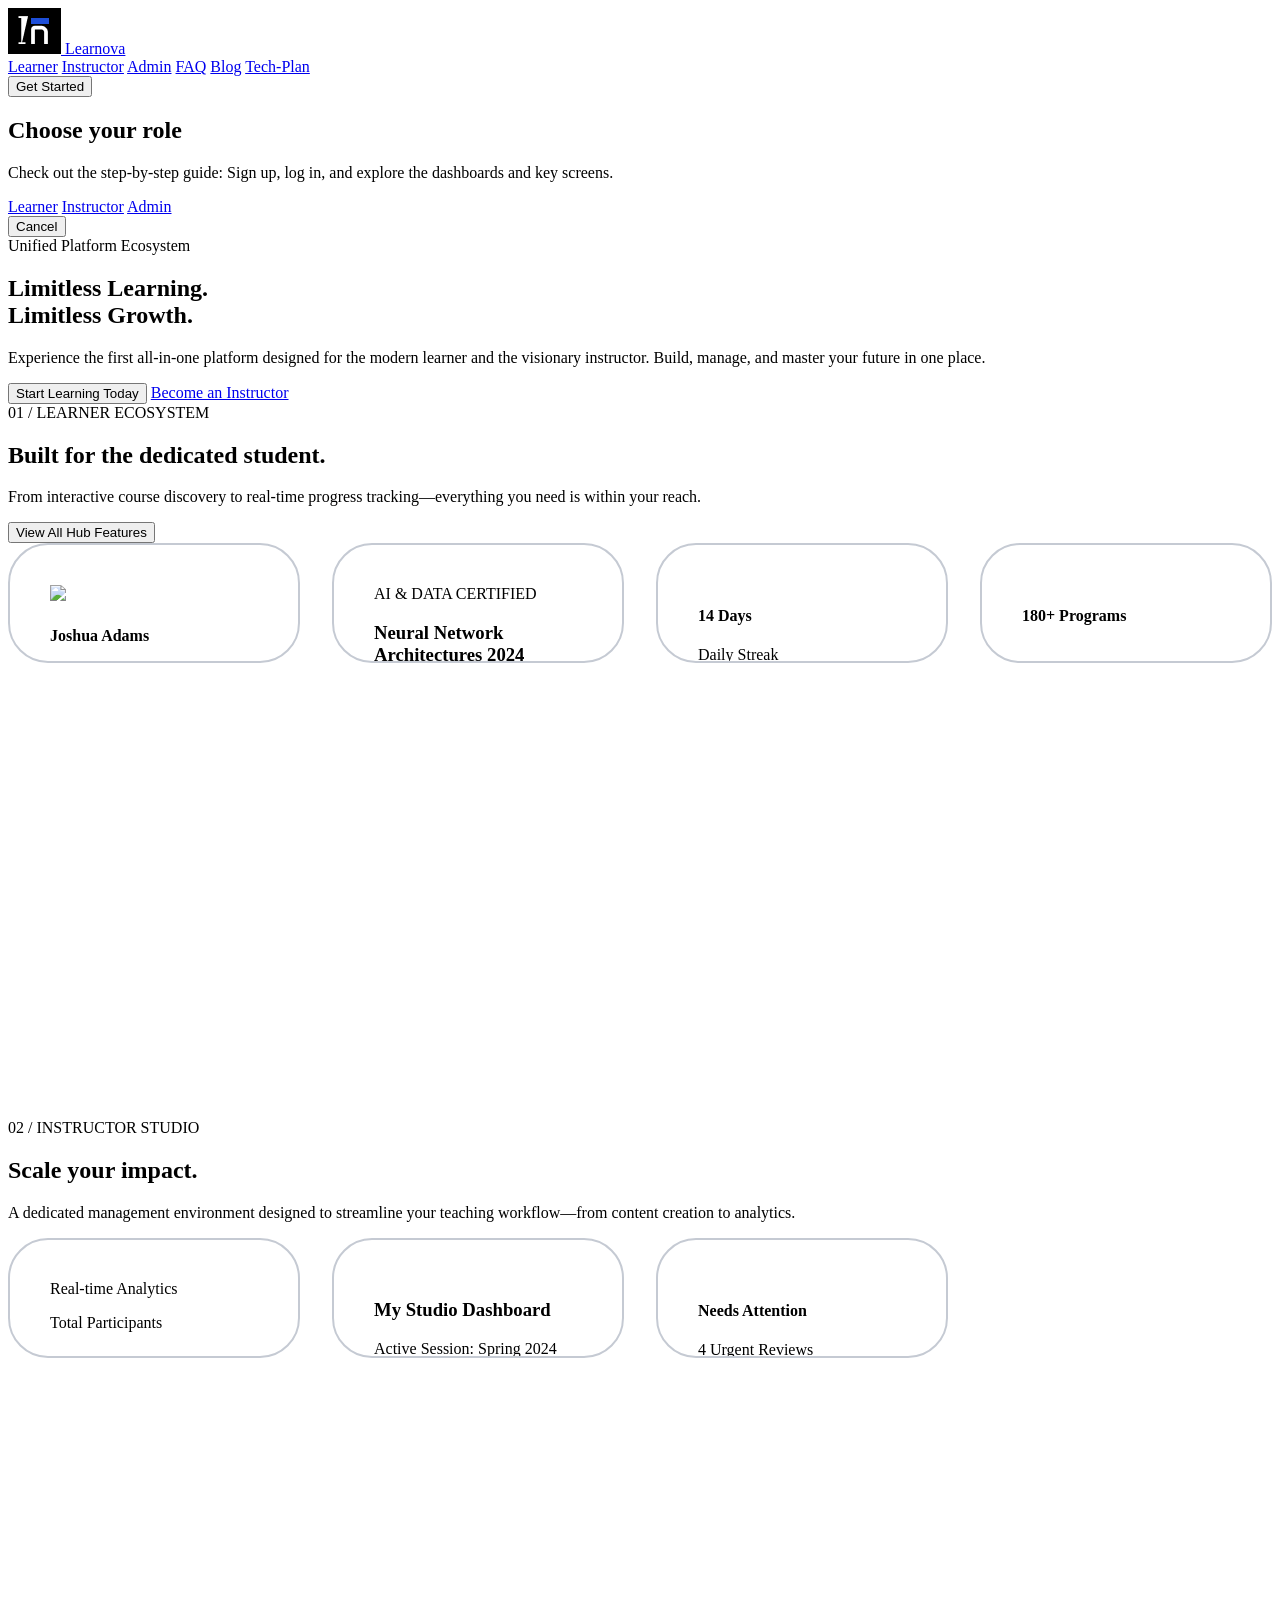
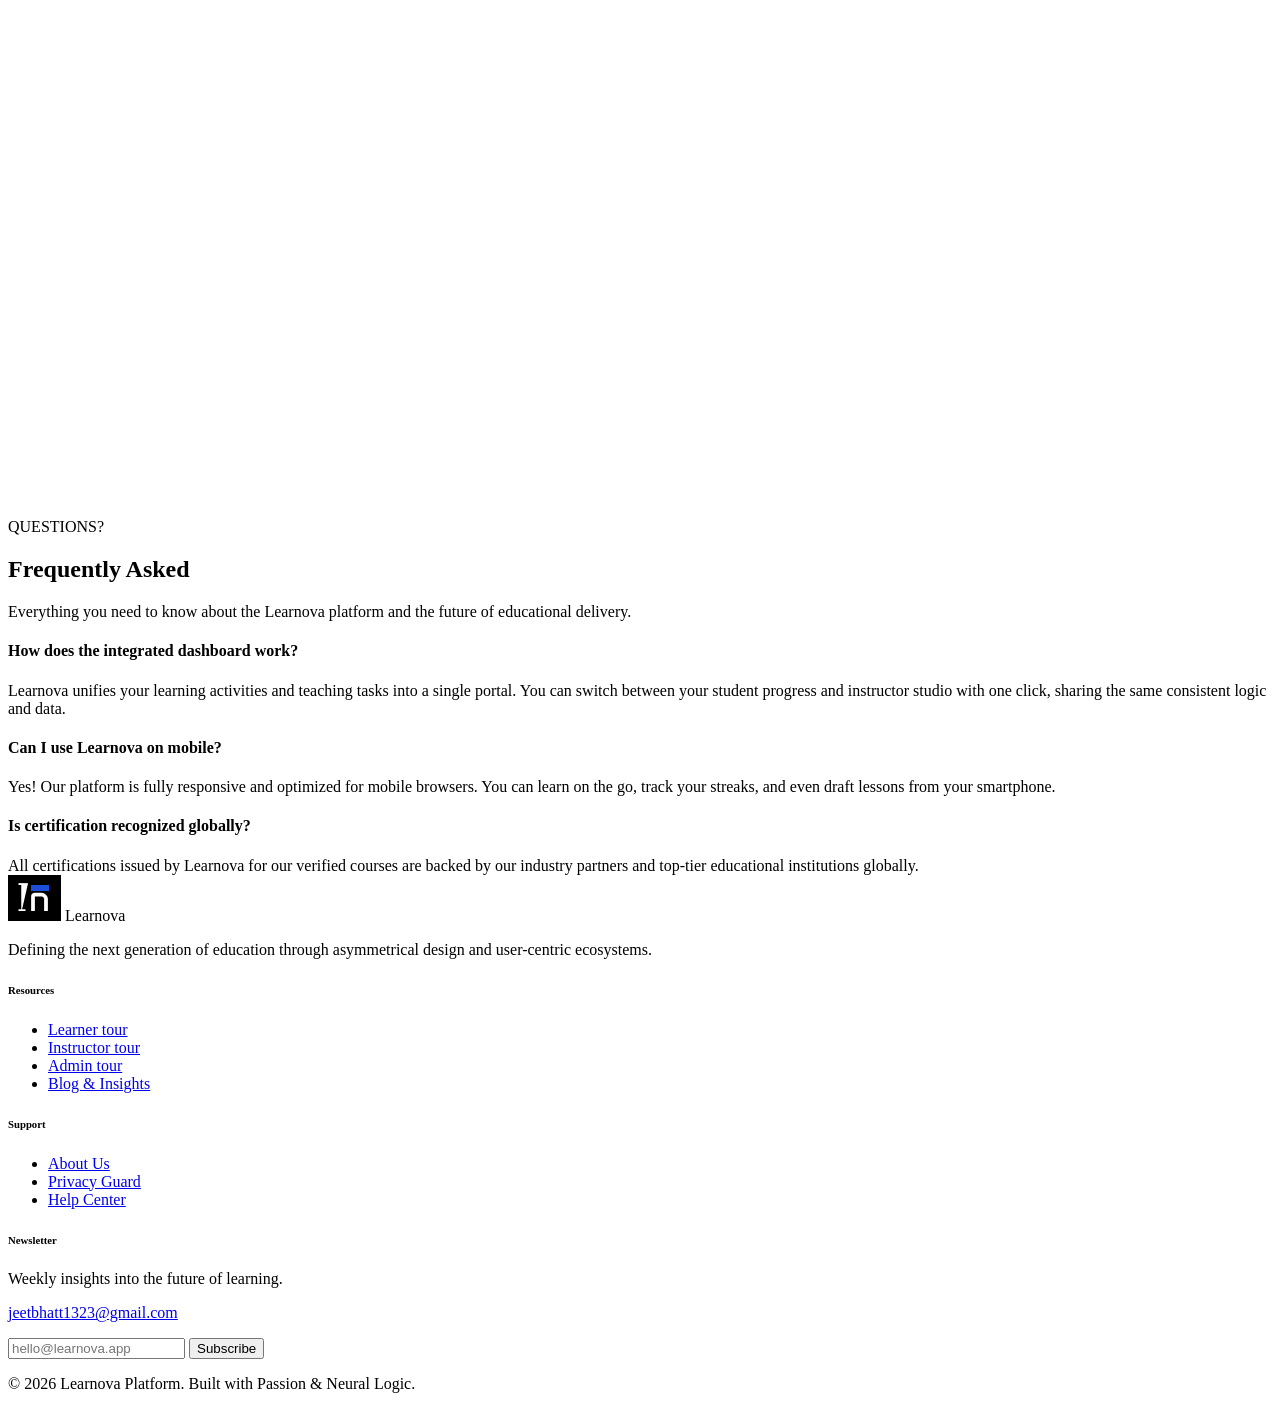
==== commit 7d37c106: "28/3: Update index.html" ====
--- a/index.html
+++ b/index.html
@@ -7,7 +7,7 @@
     <link rel="icon" type="image/png" href="images/logo.png" />
     <link rel="icon" type="image/svg+xml" href="images/logo.svg" />
     <link rel="apple-touch-icon" href="images/logo.png" />
-    <title>Learnova - Premium All-in-One Learning Platform</title>
+    <title>Learnova - All-in-One Learning Platform</title>
     <link rel="stylesheet" href="css/site-responsive.css" />
     <!-- Tailwind CSS CDN -->
     <script src="https://cdn.tailwindcss.com"></script>
@@ -609,7 +609,7 @@
             </div>
             <div
                 class="border-t border-white/5 pt-12 flex flex-col md:flex-row justify-between items-center gap-8 text-sm">
-                <p class="text-gray-500 font-medium">© 2024 Learnova Platform. Built with Passion & Neural Logic.</p>
+                <p class="text-gray-500 font-medium">© 2026 Learnova Platform. Built with Passion & Neural Logic.</p>
                 <div class="flex gap-6">
                     <a href="#" class="text-gray-500 hover:text-white transition-all"><i data-lucide="twitter"
                             class="w-5 h-5"></i></a>
@@ -679,4 +679,4 @@
     </script>
 </body>
 
-</html>+</html>
